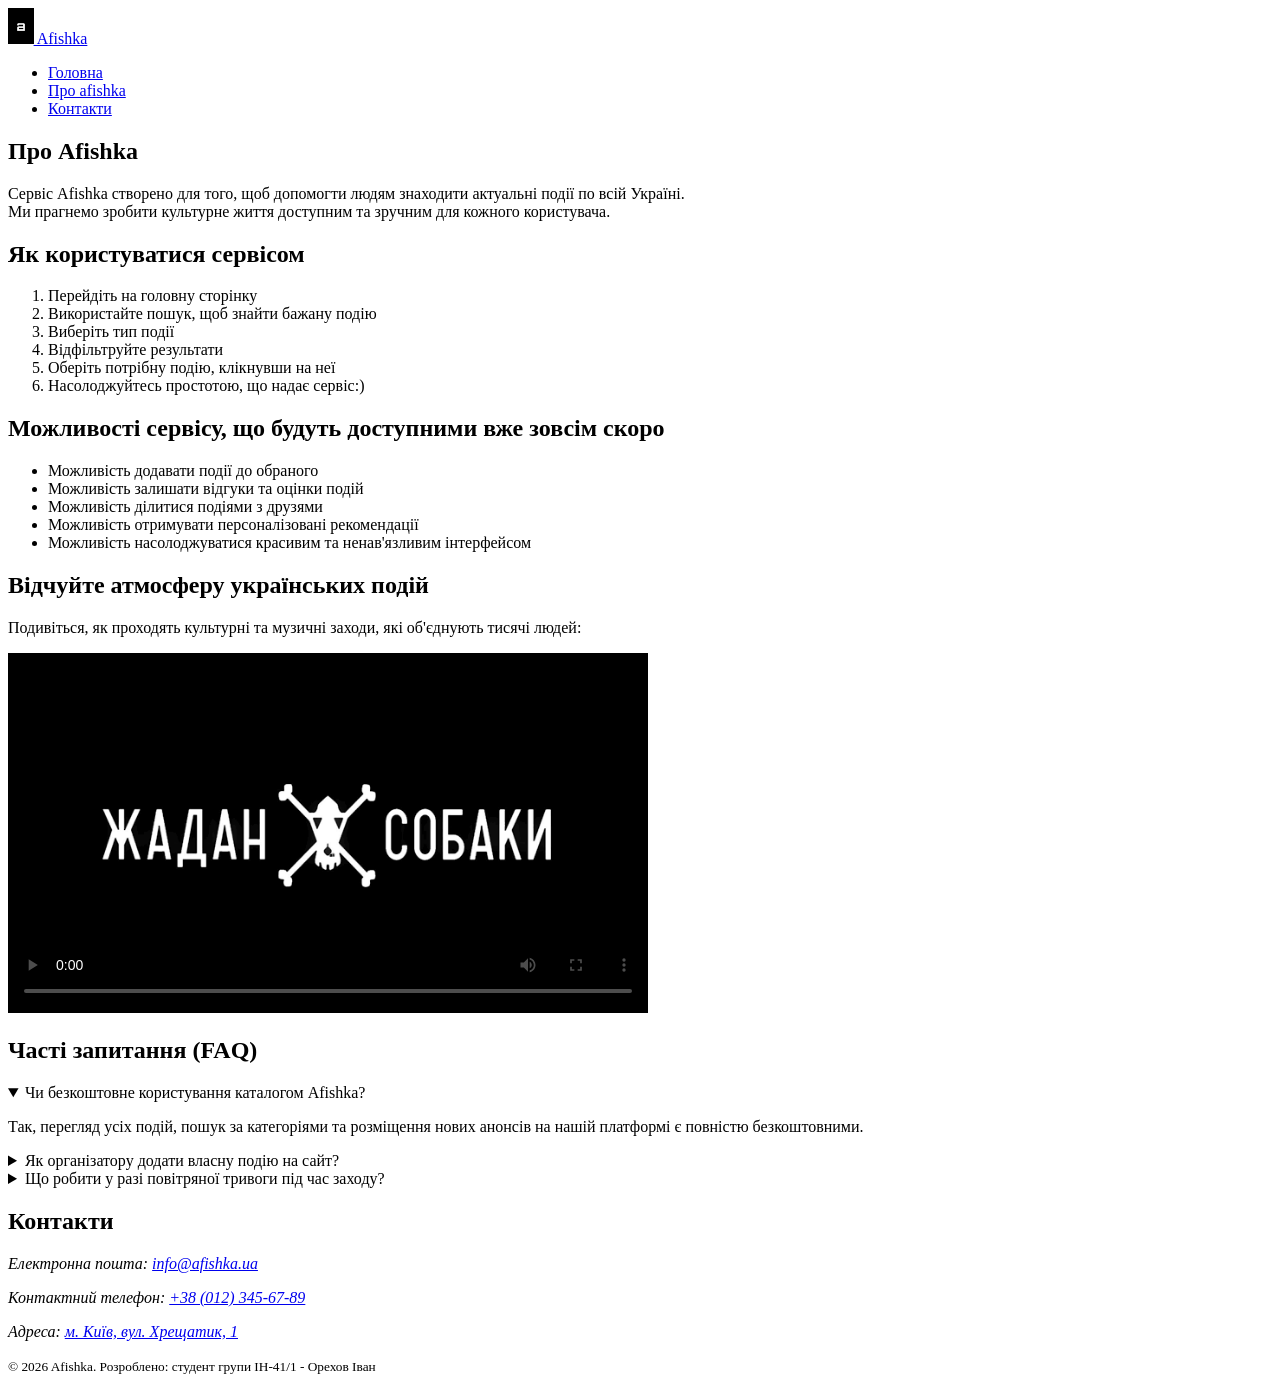
==== about.html @ 9e1f5c53 "Add a new page - about.html, update .gitignore for media/" ====
<!DOCTYPE html>
<html lang="uk">

<head>
    <meta charset="UTF-8">
    <meta name="viewport" content="width=device-width, initial-scale=1.0">
    <meta name="description"
        content="Детальна інформація про сервіс Afishka. Для чого створено, які можливості надає користувачам та як ним користуватися.">
    <link type="image/x-icon" sizes="32x32" rel="icon" href="favicon.ico">
    <title>Про проєкт – Afishka</title>
    <link rel="stylesheet" href="style.css"> <!-- Додав для майбутньої стилізації (Поки що не використовується) -->
    <script src="script.js" defer></script> <!-- Додав для майбутньої функціональності (Поки що не використовується) -->
</head>

<body>
    <header>
        <a href="index.html">
            <img fetchpriority="high" src="images/afishkalogo-L.png" srcset="images/afishkalogo-S.png 400w, 
             images/afishkalogo-M.png 800w, 
             images/afishkalogo-L.png 1200w" sizes="(max-width: 600px) 15vw, 
            (max-width: 900px) 3vw, 
            8vw" alt="Логотип afishka" title="Afishka">
            Afishka
        </a>
        <nav id="header-nav" aria-label="Основна навігація">
            <ul>
                <li class="nav-item"><a href="index.html" title="Перейти до головної сторінки">Головна</a></li>
                <li class="nav-item"><a href="about.html" aria-current="page"
                        title="Дізнатися більше інформації про нас">Про afishka</a></li>
                <li class="nav-item"><a href="#contacts" title="Перейти до контактів">Контакти</a></li>
            </ul>
        </nav>
    </header>
    <main>
        <section id="about">
        <h1>Про Afishka</h1>
        <p>Сервіс Afishka створено для того, щоб допомогти людям знаходити актуальні події по всій Україні.<br>Ми
            прагнемо зробити культурне життя доступним та зручним для кожного користувача.</p>
        <h2>Як користуватися сервісом</h2>
        <ol>
            <li>Перейдіть на головну сторінку</li>
            <li>Використайте пошук, щоб знайти бажану подію</li>
            <li>Виберіть тип події</li>
            <li>Відфільтруйте результати</li>
            <li>Оберіть потрібну подію, клікнувши на неї</li>
            <li>Насолоджуйтесь простотою, що надає сервіс:)</li>
        </ol>
        <h2>Можливості сервісу, що будуть доступними вже зовсім скоро</h2>
        <ul>
            <li>Можливість додавати події до обраного</li>
            <li>Можливість залишати відгуки та оцінки подій</li>
            <li>Можливість ділитися подіями з друзями</li>
            <li>Можливість отримувати персоналізовані рекомендації</li>
            <li>Можливість насолоджуватися красивим та ненав'язливим інтерфейсом</li>
        </ul>
        </section>
        <section id="about-video">
            <h2>Відчуйте атмосферу українських подій</h2>
            <p>Подивіться, як проходять культурні та музичні заходи, які об'єднують тисячі людей:</p>

            <video width="640" height="360" preload="metadata" controls poster="images/event1poster.png" title="Відео з концерту «Жадан і Собаки»">
                <source src="media/event1.mp4" type="video/mp4">
                <source src="media/event1.webm" type="video/webm">
                <track kind="captions" src="media/event1.vtt" srclang="uk" label="Українська" default>
                <p>Ваш браузер не відтворює відео. <a href="media/event1.mp4" download title="Завантажити відео">Завантажте відеофайл</a></p>
            </video>
    
        </section>
        <section id="faq">
            <h2>Часті запитання (FAQ)</h2>

            <details name="faq-group" open>
                <summary>Чи безкоштовне користування каталогом Afishka?</summary>
                <p>
                    Так, перегляд усіх подій, пошук за категоріями та розміщення нових анонсів на нашій платформі є
                    повністю безкоштовними.
                </p>
            </details>

            <details name="faq-group">
                <summary>Як організатору додати власну подію на сайт?</summary>
                <p>
                    На головній сторінці каталогу прогорніть униз до форми «Додати нову подію», заповніть усі
                    обов'язкові поля та натисніть кнопку «Зберегти».
                </p>
            </details>

            <details name="faq-group">
                <summary>Що робити у разі повітряної тривоги під час заходу?</summary>
                <p>
                    Усі офлайн-локації наших партнерів обладнані сертифікованими укриттями або розташовані поруч із
                    підземними станціями метро. У разі тривоги подія призупиняється, а глядачі проходять у безпечне
                    місце.
                </p>
            </details>
        </section>
    </main>
    <footer>
        <section id="contacts">
            <h2>Контакти</h2>
            <address>
                <p>Електронна пошта: <a href="mailto:info@afishka.ua" title="Електронна пошта">info@afishka.ua</a></p>
                <p>Контактний телефон: <a href="tel:+380123456789" title="Контактний телефон">+38 (012) 345-67-89</a>
                </p>
                <p>Адреса: <a href="https://maps.google.com/?q=Kyiv" title="Переглянути на карті" target="_blank">м.
                        Київ, вул. Хрещатик, 1</a></p>
            </address>
        </section>

        <small>&copy; 2026 Afishka. Розроблено: студент групи ІН-41/1 - Орехов Іван</small>
    </footer>
</body>

</html>
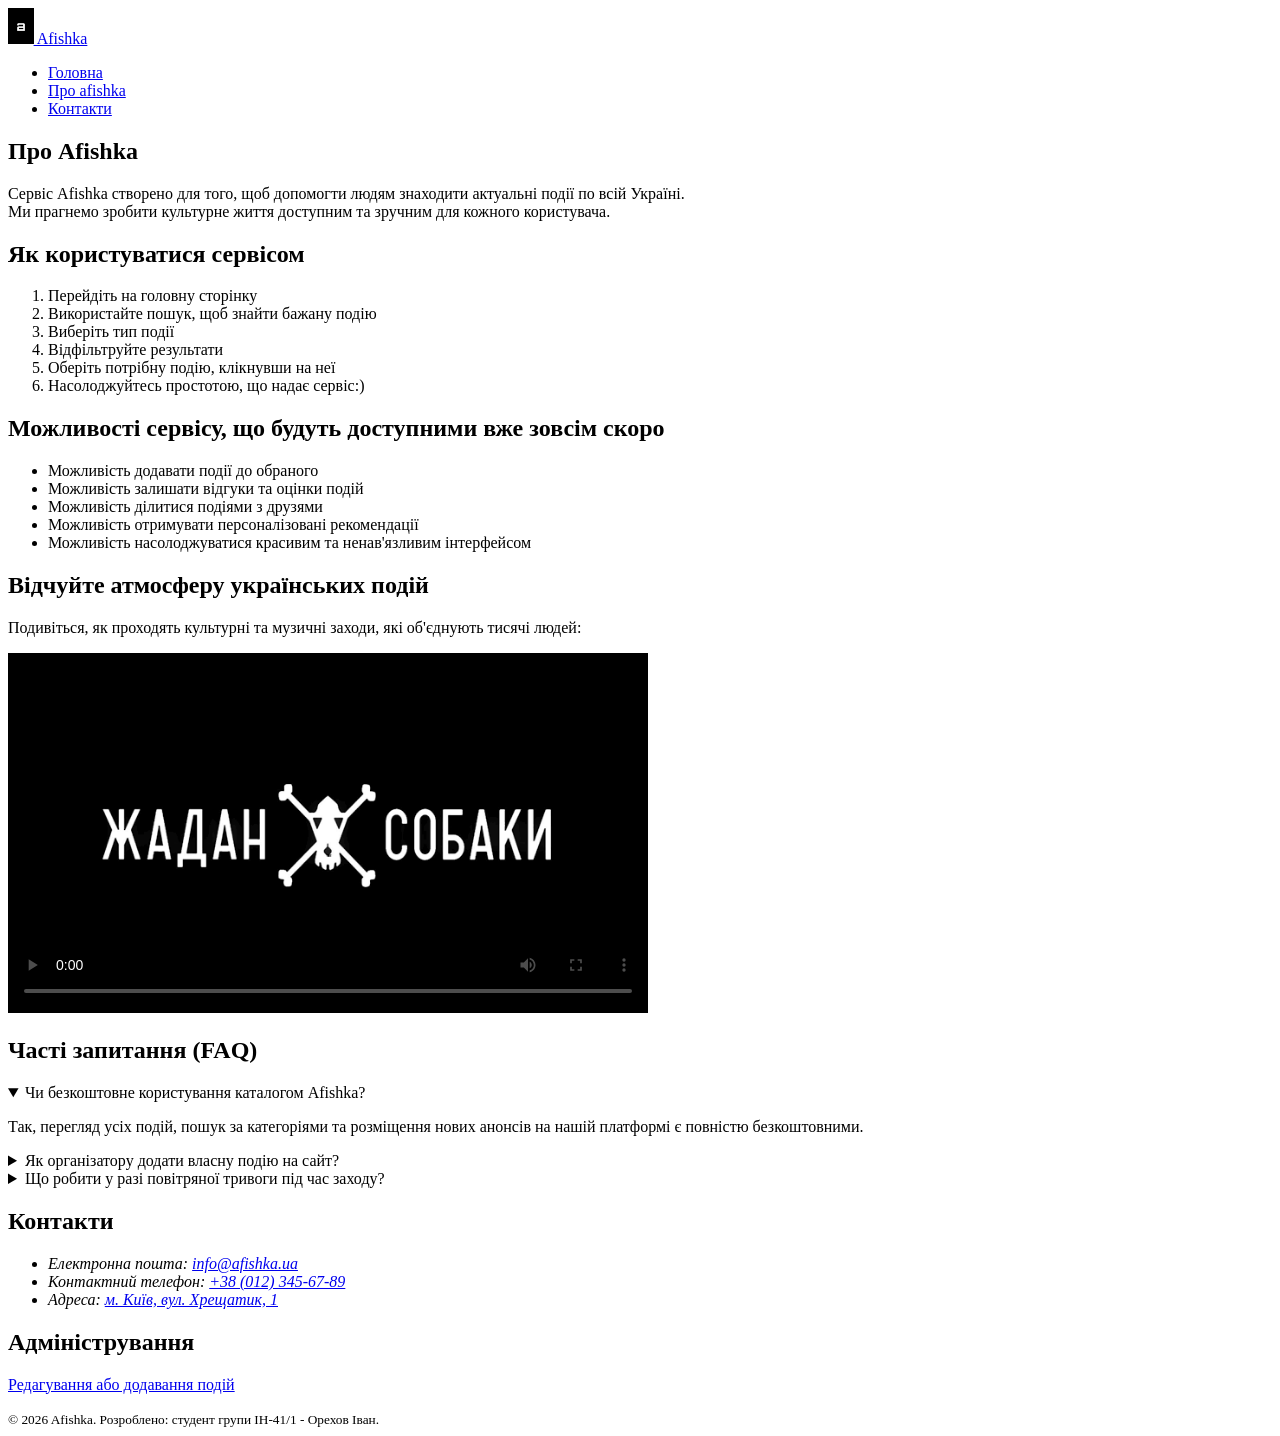
==== commit 462b3ee3: "feat: update the website's core markup" ====
--- a/about.html
+++ b/about.html
@@ -1,114 +1,193 @@
-<!DOCTYPE html>
+<!doctype html>
 <html lang="uk">
+  <head>
+    <meta charset="UTF-8" />
+    <meta name="viewport" content="width=device-width, initial-scale=1.0" />
+    <meta
+      name="description"
+      content="Детальна інформація про сервіс Afishka. Для чого створено, які можливості надає користувачам та як ним користуватися."
+    />
+    <link type="image/x-icon" sizes="32x32" rel="icon" href="favicon.ico" />
+    <title>Про проєкт – Afishka</title>
+    <link rel="stylesheet" href="style.css" />
+    <!-- Додав для майбутньої стилізації (Поки що не використовується) -->
+    <script src="script.js" defer></script>
+    <!-- Додав для майбутньої функціональності (Поки що не використовується) -->
+  </head>
 
-<head>
-    <meta charset="UTF-8">
-    <meta name="viewport" content="width=device-width, initial-scale=1.0">
-    <meta name="description"
-        content="Детальна інформація про сервіс Afishka. Для чого створено, які можливості надає користувачам та як ним користуватися.">
-    <link type="image/x-icon" sizes="32x32" rel="icon" href="favicon.ico">
-    <title>Про проєкт – Afishka</title>
-    <link rel="stylesheet" href="style.css"> <!-- Додав для майбутньої стилізації (Поки що не використовується) -->
-    <script src="script.js" defer></script> <!-- Додав для майбутньої функціональності (Поки що не використовується) -->
-</head>
-
-<body>
+  <body>
     <header>
-        <a href="index.html">
-            <img fetchpriority="high" src="images/afishkalogo-L.png" srcset="images/afishkalogo-S.png 400w, 
-             images/afishkalogo-M.png 800w, 
-             images/afishkalogo-L.png 1200w" sizes="(max-width: 600px) 15vw, 
+      <a href="index.html">
+        <img
+          fetchpriority="high"
+          src="images/afishkalogo-L.png"
+          srcset="
+            images/afishkalogo-S.png  400w,
+            images/afishkalogo-M.png  800w,
+            images/afishkalogo-L.png 1200w
+          "
+          sizes="(max-width: 600px) 15vw, 
             (max-width: 900px) 3vw, 
-            8vw" alt="Логотип afishka" title="Afishka">
-            Afishka
-        </a>
-        <nav id="header-nav" aria-label="Основна навігація">
-            <ul>
-                <li class="nav-item"><a href="index.html" title="Перейти до головної сторінки">Головна</a></li>
-                <li class="nav-item"><a href="about.html" aria-current="page"
-                        title="Дізнатися більше інформації про нас">Про afishka</a></li>
-                <li class="nav-item"><a href="#contacts" title="Перейти до контактів">Контакти</a></li>
-            </ul>
-        </nav>
+            8vw"
+          alt="Логотип afishka"
+          title="Afishka"
+        />
+        Afishka
+      </a>
+      <nav id="header-nav" aria-label="Основна навігація">
+        <ul>
+          <li class="nav-item">
+            <a href="index.html" title="Перейти до головної сторінки"
+              >Головна</a
+            >
+          </li>
+          <li class="nav-item">
+            <a
+              href="about.html"
+              aria-current="page"
+              title="Дізнатися більше інформації про нас"
+              >Про afishka</a
+            >
+          </li>
+          <li class="nav-item">
+            <a href="#contacts" title="Перейти до контактів">Контакти</a>
+          </li>
+        </ul>
+      </nav>
     </header>
     <main>
-        <section id="about">
+      <section id="about">
         <h1>Про Afishka</h1>
-        <p>Сервіс Afishka створено для того, щоб допомогти людям знаходити актуальні події по всій Україні.<br>Ми
-            прагнемо зробити культурне життя доступним та зручним для кожного користувача.</p>
+        <p>
+          Сервіс Afishka створено для того, щоб допомогти людям знаходити
+          актуальні події по всій Україні.<br />Ми прагнемо зробити культурне
+          життя доступним та зручним для кожного користувача.
+        </p>
         <h2>Як користуватися сервісом</h2>
         <ol>
-            <li>Перейдіть на головну сторінку</li>
-            <li>Використайте пошук, щоб знайти бажану подію</li>
-            <li>Виберіть тип події</li>
-            <li>Відфільтруйте результати</li>
-            <li>Оберіть потрібну подію, клікнувши на неї</li>
-            <li>Насолоджуйтесь простотою, що надає сервіс:)</li>
+          <li>Перейдіть на головну сторінку</li>
+          <li>Використайте пошук, щоб знайти бажану подію</li>
+          <li>Виберіть тип події</li>
+          <li>Відфільтруйте результати</li>
+          <li>Оберіть потрібну подію, клікнувши на неї</li>
+          <li>Насолоджуйтесь простотою, що надає сервіс:)</li>
         </ol>
         <h2>Можливості сервісу, що будуть доступними вже зовсім скоро</h2>
         <ul>
-            <li>Можливість додавати події до обраного</li>
-            <li>Можливість залишати відгуки та оцінки подій</li>
-            <li>Можливість ділитися подіями з друзями</li>
-            <li>Можливість отримувати персоналізовані рекомендації</li>
-            <li>Можливість насолоджуватися красивим та ненав'язливим інтерфейсом</li>
+          <li>Можливість додавати події до обраного</li>
+          <li>Можливість залишати відгуки та оцінки подій</li>
+          <li>Можливість ділитися подіями з друзями</li>
+          <li>Можливість отримувати персоналізовані рекомендації</li>
+          <li>
+            Можливість насолоджуватися красивим та ненав'язливим інтерфейсом
+          </li>
         </ul>
-        </section>
-        <section id="about-video">
-            <h2>Відчуйте атмосферу українських подій</h2>
-            <p>Подивіться, як проходять культурні та музичні заходи, які об'єднують тисячі людей:</p>
+      </section>
+      <section id="about-video">
+        <h2>Відчуйте атмосферу українських подій</h2>
+        <p>
+          Подивіться, як проходять культурні та музичні заходи, які об'єднують
+          тисячі людей:
+        </p>
 
-            <video width="640" height="360" preload="metadata" controls poster="images/event1poster.png" title="Відео з концерту «Жадан і Собаки»">
-                <source src="media/event1.mp4" type="video/mp4">
-                <source src="media/event1.webm" type="video/webm">
-                <track kind="captions" src="media/event1.vtt" srclang="uk" label="Українська" default>
-                <p>Ваш браузер не відтворює відео. <a href="media/event1.mp4" download title="Завантажити відео">Завантажте відеофайл</a></p>
-            </video>
-    
-        </section>
-        <section id="faq">
-            <h2>Часті запитання (FAQ)</h2>
+        <video
+          width="640"
+          height="360"
+          preload="metadata"
+          controls
+          poster="images/event1poster.png"
+          title="Відео з концерту «Жадан і Собаки»"
+        >
+          <source src="media/event1.mp4" type="video/mp4" />
+          <source src="media/event1.webm" type="video/webm" />
+          <track
+            kind="captions"
+            src="media/event1.vtt"
+            srclang="uk"
+            label="Українська"
+            default
+          />
+          <p>
+            Ваш браузер не відтворює відео.
+            <a href="media/event1.mp4" download title="Завантажити відео"
+              >Завантажте відеофайл</a
+            >
+          </p>
+        </video>
+      </section>
+      <section id="faq">
+        <h2>Часті запитання (FAQ)</h2>
 
-            <details name="faq-group" open>
-                <summary>Чи безкоштовне користування каталогом Afishka?</summary>
-                <p>
-                    Так, перегляд усіх подій, пошук за категоріями та розміщення нових анонсів на нашій платформі є
-                    повністю безкоштовними.
-                </p>
-            </details>
+        <details name="faq-group" open>
+          <summary>Чи безкоштовне користування каталогом Afishka?</summary>
+          <p>
+            Так, перегляд усіх подій, пошук за категоріями та розміщення нових
+            анонсів на нашій платформі є повністю безкоштовними.
+          </p>
+        </details>
 
-            <details name="faq-group">
-                <summary>Як організатору додати власну подію на сайт?</summary>
-                <p>
-                    На головній сторінці каталогу прогорніть униз до форми «Додати нову подію», заповніть усі
-                    обов'язкові поля та натисніть кнопку «Зберегти».
-                </p>
-            </details>
+        <details name="faq-group">
+          <summary>Як організатору додати власну подію на сайт?</summary>
+          <p>
+            Аби додати нову подію необхідно перейти до панелі адміністрування, посилання на яку розташоване у футері сайту. 
+            Після цього потрібно заповнити форму додавання події, вказавши усі необхідні дані.
+          </p>
+        </details>
 
-            <details name="faq-group">
-                <summary>Що робити у разі повітряної тривоги під час заходу?</summary>
-                <p>
-                    Усі офлайн-локації наших партнерів обладнані сертифікованими укриттями або розташовані поруч із
-                    підземними станціями метро. У разі тривоги подія призупиняється, а глядачі проходять у безпечне
-                    місце.
-                </p>
-            </details>
-        </section>
+        <details name="faq-group">
+          <summary>Що робити у разі повітряної тривоги під час заходу?</summary>
+          <p>
+            Усі офлайн-локації наших партнерів обладнані сертифікованими
+            укриттями або розташовані поруч із підземними станціями метро. У
+            разі тривоги подія призупиняється, а глядачі проходять у безпечне
+            місце.
+          </p>
+        </details>
+      </section>
     </main>
     <footer>
-        <section id="contacts">
-            <h2>Контакти</h2>
-            <address>
-                <p>Електронна пошта: <a href="mailto:info@afishka.ua" title="Електронна пошта">info@afishka.ua</a></p>
-                <p>Контактний телефон: <a href="tel:+380123456789" title="Контактний телефон">+38 (012) 345-67-89</a>
-                </p>
-                <p>Адреса: <a href="https://maps.google.com/?q=Kyiv" title="Переглянути на карті" target="_blank">м.
-                        Київ, вул. Хрещатик, 1</a></p>
-            </address>
-        </section>
+      <section id="contacts">
+        <h2>Контакти</h2>
+        <address>
+          <ul>
+            <li>
+              Електронна пошта:
+              <a href="mailto:info@afishka.ua" title="Електронна пошта"
+                >info@afishka.ua</a
+              >
+            </li>
 
-        <small>&copy; 2026 Afishka. Розроблено: студент групи ІН-41/1 - Орехов Іван</small>
+            <li>
+              Контактний телефон:
+              <a href="tel:+380123456789" title="Контактний телефон"
+                >+38 (012) 345-67-89</a
+              >
+            </li>
+
+            <li>
+              Адреса:
+              <a
+                href="https://maps.google.com/?q=Kyiv"
+                title="Переглянути на карті"
+                target="_blank"
+                >м. Київ, вул. Хрещатик, 1</a
+              >
+            </li>
+          </ul>
+        </address>
+      </section>
+      <section id="admin-section">
+        <h2>Адміністрування</h2>
+        <p>
+          <a href="admin.html" title="Перейти до адміністративної панелі"
+            >Редагування або додавання подій</a
+          >
+        </p>
+      </section>
+      <small
+        >&copy; 2026 Afishka. Розроблено: студент групи ІН-41/1 - Орехов
+        Іван.</small
+      >
     </footer>
-</body>
-
-</html>+  </body>
+</html>
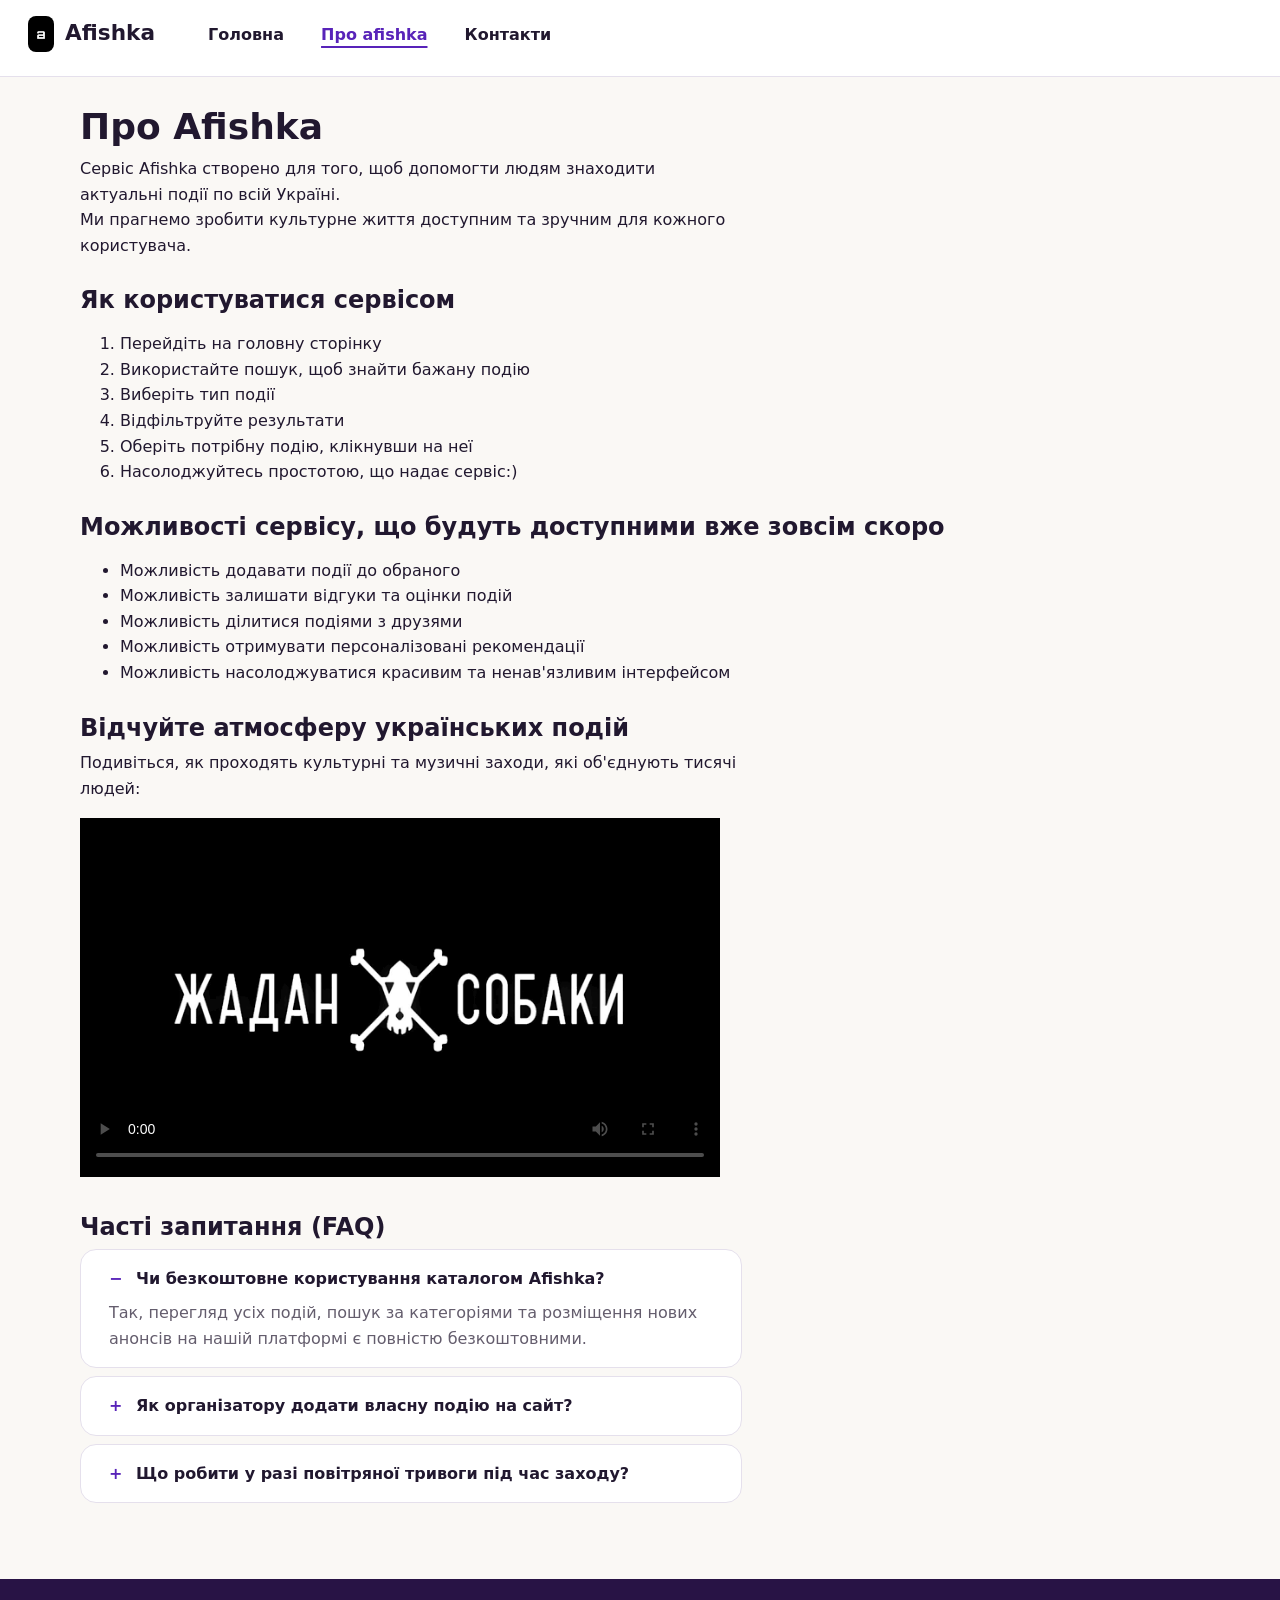
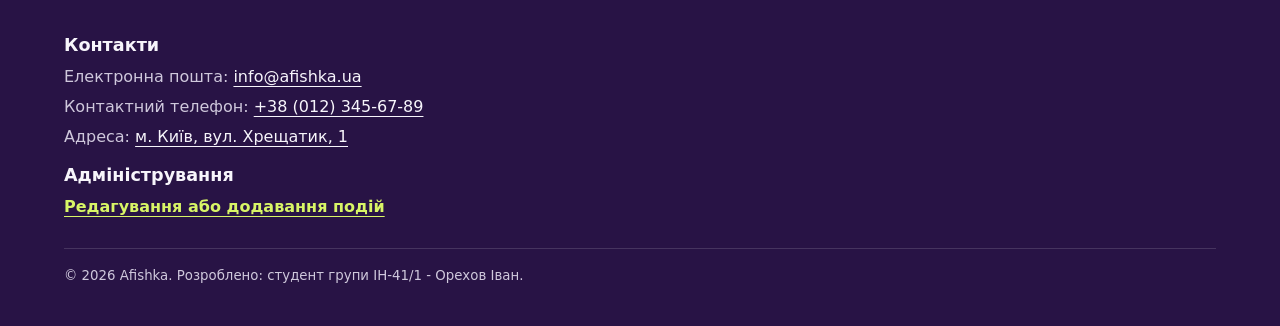
==== commit ad0c0fa6: "refactor: update HTML structure and classes for Flexbox layout" ====
--- a/about.html
+++ b/about.html
@@ -9,15 +9,14 @@
     />
     <link type="image/x-icon" sizes="32x32" rel="icon" href="favicon.ico" />
     <title>Про проєкт – Afishka</title>
-    <link rel="stylesheet" href="style.css" />
-    <!-- Додав для майбутньої стилізації (Поки що не використовується) -->
+    <link rel="stylesheet" href="css/main.css" />
     <script src="script.js" defer></script>
     <!-- Додав для майбутньої функціональності (Поки що не використовується) -->
   </head>
 
   <body>
-    <header>
-      <a href="index.html">
+    <header class="site-header">
+      <a class="site-header__logo" href="index.html">
         <img
           fetchpriority="high"
           src="images/afishkalogo-L.png"
@@ -34,63 +33,85 @@
         />
         Afishka
       </a>
-      <nav id="header-nav" aria-label="Основна навігація">
-        <ul>
-          <li class="nav-item">
+      <nav class="header-nav" aria-label="Основна навігація">
+        <ul class="nav-list">
+          <li class="nav-list__item">
             <a href="index.html" title="Перейти до головної сторінки"
               >Головна</a
             >
           </li>
-          <li class="nav-item">
+          <li class="nav-list__item">
             <a
               href="about.html"
               aria-current="page"
               title="Дізнатися більше інформації про нас"
-              >Про afishka</a
-            >
-          </li>
-          <li class="nav-item">
+            >
+              Про afishka
+            </a>
+          </li>
+          <li class="nav-list__item">
             <a href="#contacts" title="Перейти до контактів">Контакти</a>
           </li>
         </ul>
       </nav>
     </header>
-    <main>
-      <section id="about">
-        <h1>Про Afishka</h1>
-        <p>
+    <main id="main">
+      <section class="about-section">
+        <h1 class="about-section__title">Про Afishka</h1>
+        <p class="about-section__text">
           Сервіс Afishka створено для того, щоб допомогти людям знаходити
           актуальні події по всій Україні.<br />Ми прагнемо зробити культурне
           життя доступним та зручним для кожного користувача.
         </p>
-        <h2>Як користуватися сервісом</h2>
-        <ol>
-          <li>Перейдіть на головну сторінку</li>
-          <li>Використайте пошук, щоб знайти бажану подію</li>
-          <li>Виберіть тип події</li>
-          <li>Відфільтруйте результати</li>
-          <li>Оберіть потрібну подію, клікнувши на неї</li>
-          <li>Насолоджуйтесь простотою, що надає сервіс:)</li>
+        <h2 class="about-section__subtitle">Як користуватися сервісом</h2>
+        <ol class="about-section__list">
+          <li class="about-section__list-item">
+            Перейдіть на головну сторінку
+          </li>
+          <li class="about-section__list-item">
+            Використайте пошук, щоб знайти бажану подію
+          </li>
+          <li class="about-section__list-item">Виберіть тип події</li>
+          <li class="about-section__list-item">Відфільтруйте результати</li>
+          <li class="about-section__list-item">
+            Оберіть потрібну подію, клікнувши на неї
+          </li>
+          <li class="about-section__list-item">
+            Насолоджуйтесь простотою, що надає сервіс:)
+          </li>
         </ol>
-        <h2>Можливості сервісу, що будуть доступними вже зовсім скоро</h2>
-        <ul>
-          <li>Можливість додавати події до обраного</li>
-          <li>Можливість залишати відгуки та оцінки подій</li>
-          <li>Можливість ділитися подіями з друзями</li>
-          <li>Можливість отримувати персоналізовані рекомендації</li>
-          <li>
+        <h2 class="about-section__subtitle">
+          Можливості сервісу, що будуть доступними вже зовсім скоро
+        </h2>
+        <ul class="about-section__list">
+          <li class="about-section__list-item">
+            Можливість додавати події до обраного
+          </li>
+          <li class="about-section__list-item">
+            Можливість залишати відгуки та оцінки подій
+          </li>
+          <li class="about-section__list-item">
+            Можливість ділитися подіями з друзями
+          </li>
+          <li class="about-section__list-item">
+            Можливість отримувати персоналізовані рекомендації
+          </li>
+          <li class="about-section__list-item">
             Можливість насолоджуватися красивим та ненав'язливим інтерфейсом
           </li>
         </ul>
       </section>
-      <section id="about-video">
-        <h2>Відчуйте атмосферу українських подій</h2>
-        <p>
+      <section class="video-section">
+        <h2 class="video-section__title">
+          Відчуйте атмосферу українських подій
+        </h2>
+        <p class="video-section__text">
           Подивіться, як проходять культурні та музичні заходи, які об'єднують
           тисячі людей:
         </p>
 
         <video
+          class="video-section__video"
           width="640"
           height="360"
           preload="metadata"
@@ -107,7 +128,7 @@
             label="Українська"
             default
           />
-          <p>
+          <p class="video-section__fallback-text">
             Ваш браузер не відтворює відео.
             <a href="media/event1.mp4" download title="Завантажити відео"
               >Завантажте відеофайл</a
@@ -115,28 +136,35 @@
           </p>
         </video>
       </section>
-      <section id="faq">
-        <h2>Часті запитання (FAQ)</h2>
-
-        <details name="faq-group" open>
-          <summary>Чи безкоштовне користування каталогом Afishka?</summary>
-          <p>
+      <section class="faq-section">
+        <h2 class="faq-section__title">Часті запитання (FAQ)</h2>
+
+        <details class="faq-section__detail" name="faq-group" open>
+          <summary class="faq-section__summary">
+            Чи безкоштовне користування каталогом Afishka?
+          </summary>
+          <p class="faq-section__text">
             Так, перегляд усіх подій, пошук за категоріями та розміщення нових
             анонсів на нашій платформі є повністю безкоштовними.
           </p>
         </details>
 
-        <details name="faq-group">
-          <summary>Як організатору додати власну подію на сайт?</summary>
-          <p>
-            Аби додати нову подію необхідно перейти до панелі адміністрування, посилання на яку розташоване у футері сайту. 
-            Після цього потрібно заповнити форму додавання події, вказавши усі необхідні дані.
+        <details class="faq-section__detail" name="faq-group">
+          <summary class="faq-section__summary">
+            Як організатору додати власну подію на сайт?
+          </summary>
+          <p class="faq-section__text">
+            Аби додати нову подію необхідно перейти до панелі адміністрування,
+            посилання на яку розташоване у футері сайту. Після цього потрібно
+            заповнити форму додавання події, вказавши усі необхідні дані.
           </p>
         </details>
 
-        <details name="faq-group">
-          <summary>Що робити у разі повітряної тривоги під час заходу?</summary>
-          <p>
+        <details class="faq-section__detail" name="faq-group">
+          <summary class="faq-section__summary">
+            Що робити у разі повітряної тривоги під час заходу?
+          </summary>
+          <p class="faq-section__text">
             Усі офлайн-локації наших партнерів обладнані сертифікованими
             укриттями або розташовані поруч із підземними станціями метро. У
             разі тривоги подія призупиняється, а глядачі проходять у безпечне
@@ -145,46 +173,48 @@
         </details>
       </section>
     </main>
-    <footer>
-      <section id="contacts">
-        <h2>Контакти</h2>
-        <address>
-          <ul>
-            <li>
-              Електронна пошта:
-              <a href="mailto:info@afishka.ua" title="Електронна пошта"
-                >info@afishka.ua</a
-              >
-            </li>
-
-            <li>
-              Контактний телефон:
-              <a href="tel:+380123456789" title="Контактний телефон"
-                >+38 (012) 345-67-89</a
-              >
-            </li>
-
-            <li>
-              Адреса:
-              <a
-                href="https://maps.google.com/?q=Kyiv"
-                title="Переглянути на карті"
-                target="_blank"
-                >м. Київ, вул. Хрещатик, 1</a
-              >
-            </li>
-          </ul>
-        </address>
-      </section>
-      <section id="admin-section">
-        <h2>Адміністрування</h2>
-        <p>
-          <a href="admin.html" title="Перейти до адміністративної панелі"
-            >Редагування або додавання подій</a
-          >
-        </p>
-      </section>
-      <small
+    <footer class="site-footer">
+      <div class="site-footer__content">
+        <section id="contacts">
+          <h2>Контакти</h2>
+          <address>
+            <ul class="contact-list">
+              <li class="contact-list__item">
+                Електронна пошта:
+                <a href="mailto:info@afishka.ua" title="Електронна пошта"
+                  >info@afishka.ua</a
+                >
+              </li>
+
+              <li class="contact-list__item">
+                Контактний телефон:
+                <a href="tel:+380123456789" title="Контактний телефон"
+                  >+38 (012) 345-67-89</a
+                >
+              </li>
+
+              <li class="contact-list__item">
+                Адреса:
+                <a
+                  href="https://maps.google.com/?q=Kyiv"
+                  title="Переглянути на карті"
+                  target="_blank"
+                  >м. Київ, вул. Хрещатик, 1</a
+                >
+              </li>
+            </ul>
+          </address>
+        </section>
+        <section class="admin-section">
+          <h2>Адміністрування</h2>
+          <p>
+            <a href="admin.html" title="Перейти до адміністративної панелі"
+              >Редагування або додавання подій</a
+            >
+          </p>
+        </section>
+      </div>
+      <small class="site-footer__copy"
         >&copy; 2026 Afishka. Розроблено: студент групи ІН-41/1 - Орехов
         Іван.</small
       >
--- a/css/main.css
+++ b/css/main.css
@@ -0,0 +1,845 @@
+@layer reset, base, components, utilities; /* Оголошення порядку каскадних шарів */
+
+/* Шар reset — скидання базових стилів браузера */
+@layer reset {
+  *,
+  *::before,
+  *::after {
+    box-sizing: border-box;
+  }
+
+  body {
+    margin: 0;
+  }
+
+  img,
+  video,
+  picture {
+    max-inline-size: 100%;
+    block-size: auto;
+  }
+
+  input,
+  button,
+  select,
+  textarea {
+    font: inherit;
+  }
+}
+
+/* Шар base — дизайн-токени з Figma, темна тема та базова типографіка */
+@layer base {
+  :root {
+    color-scheme: light dark;
+
+    /* Кольорові токени (світла тема за макетом Figma) */
+    --color-bg: #faf8f5;
+    --color-surface: #ffffff;
+    --color-surface-alt: #f3effa;
+    --color-surface-soldout: #f1eff4;
+    --color-dark: #281345;
+    --color-on-dark: #f7f5fb;
+    --color-on-dark-muted: #cfc8dc;
+
+    --color-text: #21182f;
+    --color-muted: #645d6d;
+    --color-primary: #5823b9;
+    --color-primary-hover: #41178f;
+    --color-on-primary: #ffffff;
+    --color-accent: #d8f566;
+    --color-on-accent: #21182f;
+
+    --color-border: #8b8399;
+    --color-border-subtle: #e5e0ec;
+    --color-focus: #5823b9;
+    --color-error: #b91c1c;
+
+    --color-success-bg: #e7f6d5;
+    --color-success-text: #2b541b;
+    --color-soldout-bg: #e2dfe8;
+    --color-soldout-text: #4c4557;
+
+    /* Токени шрифтів */
+    --font-body: system-ui, -apple-system, 'Segoe UI', Roboto, sans-serif;
+    --font-heading: 'Segoe UI', system-ui, -apple-system, Roboto, sans-serif;
+
+    /* Шкала відступів */
+    --space-xs: 0.25rem;
+    --space-s: 0.5rem;
+    --space-m: 1rem;
+    --space-l: 1.75rem;
+    --space-xl: 2.5rem;
+
+    /* Радіуси та тіні */
+    --radius-sm: 8px;
+    --radius-card: 16px;
+    --radius-pill: 999px;
+    --shadow-card: 0 4px 16px rgba(33, 24, 47, 0.06);
+  }
+
+  /* Темна тема (перевизначення лише дизайн-токенів) */
+  @media (prefers-color-scheme: dark) {
+    :root {
+      --color-bg: #130e1c;
+      --color-surface: #1d152b;
+      --color-surface-alt: #281d3b;
+      --color-surface-soldout: #181322;
+      --color-dark: #0d0814;
+      --color-on-dark: #f7f5fb;
+      --color-on-dark-muted: #c2b8d4;
+
+      --color-text: #f4f1f9;
+      --color-muted: #b8afc7;
+      --color-primary: #a77dff;
+      --color-primary-hover: #c1a3ff;
+      --color-on-primary: #130e1c;
+      --color-accent: #d8f566;
+      --color-on-accent: #130e1c;
+
+      --color-border: #8e83a3;
+      --color-border-subtle: #35294a;
+      --color-focus: #d8f566;
+      --color-error: #f87171;
+
+      --color-success-bg: #1b3818;
+      --color-success-text: #a7f38e;
+      --color-soldout-bg: #2c2538;
+      --color-soldout-text: #c2b8d4;
+
+      --shadow-card: 0 6px 20px rgba(0, 0, 0, 0.4);
+    }
+  }
+
+  /* Загальні стилі документа */
+  body {
+    background-color: var(--color-bg);
+    color: var(--color-text);
+    font-family: var(--font-body);
+    font-size: 1rem;
+    line-height: 1.6;
+  }
+
+  main {
+    max-inline-size: 72rem;
+    margin-inline: auto;
+    padding-block: var(--space-l);
+    padding-inline: var(--space-m);
+  }
+
+  :where(h1, h2, h3) {
+    font-family: var(--font-heading);
+    line-height: 1.2;
+    margin-block-start: var(--space-l);
+    margin-block-end: var(--space-s);
+  }
+
+  h1 {
+    font-size: 2.25rem;
+    font-weight: 800;
+    margin-block-start: 0;
+  }
+
+  h2 {
+    font-size: 1.5rem;
+    font-weight: 700;
+  }
+
+  h3 {
+    font-size: 1.2rem;
+    font-weight: 700;
+  }
+
+  p {
+    margin-block-start: 0;
+    margin-block-end: var(--space-m);
+  }
+
+  a {
+    color: var(--color-primary);
+    text-underline-offset: 0.25em;
+  }
+
+  a:hover {
+    color: var(--color-primary-hover);
+  }
+
+  mark {
+    background-color: var(--color-accent);
+    color: var(--color-on-accent);
+    padding-inline: var(--space-xs);
+    border-radius: 4px;
+  }
+
+  ::selection {
+    background-color: var(--color-primary);
+    color: var(--color-on-primary);
+  }
+
+  /* Видимий індикатор фокусу 3px (як у UI-кіті) */
+  :focus-visible {
+    outline: 3px solid var(--color-focus);
+    outline-offset: 2px;
+  }
+}
+
+/* Шар components — компоненти інтерфейсу (BEM) */
+@layer components {
+  /* Шапка та головна навігація */
+  .site-header {
+    background-color: var(--color-surface);
+    border-block-end: 1px solid var(--color-border-subtle);
+    padding-block: var(--space-m);
+    padding-inline: var(--space-l);
+  }
+
+  .site-header > a {
+    display: inline-block;
+    font-size: 1.35rem;
+    font-weight: 800;
+    text-decoration: none;
+    color: var(--color-text);
+    margin-inline-end: var(--space-xl);
+    margin-block-end: var(--space-s);
+  }
+
+  .site-header > a img {
+    max-inline-size: 2.25rem;
+    vertical-align: middle;
+    margin-inline-end: var(--space-xs);
+    border-radius: var(--radius-sm);
+  }
+
+  .header-nav {
+    display: inline-block;
+  }
+
+  .nav-list,
+  .header-nav ul {
+    list-style: none;
+    margin: 0;
+    padding: 0;
+  }
+
+  .nav-list__item,
+  .nav-item {
+    display: inline-block;
+    margin-inline-end: var(--space-m);
+  }
+
+  .header-nav a {
+    display: inline-block;
+    padding-block: var(--space-xs);
+    padding-inline: var(--space-s);
+    color: var(--color-text);
+    text-decoration: none;
+    font-weight: 600;
+  }
+
+  .header-nav a:hover {
+    color: var(--color-primary);
+  }
+
+  /* Активна сторінка: фіолетовий текст і підкреслення (як у макеті) */
+  .header-nav a[aria-current='page'] {
+    color: var(--color-primary);
+    font-weight: 700;
+    text-decoration: underline;
+    text-decoration-thickness: 2px;
+    text-underline-offset: 0.35em;
+  }
+
+  /* Темний підвал сайту (#281345) */
+  .site-footer {
+    background-color: var(--color-dark);
+    color: var(--color-on-dark-muted);
+    margin-block-start: var(--space-xl);
+    padding-block: var(--space-xl);
+    padding-inline: var(--space-m);
+  }
+
+  .site-footer > * {
+    max-inline-size: 72rem;
+    margin-inline: auto;
+  }
+
+  .site-footer h2 {
+    font-size: 1.1rem;
+    color: var(--color-on-dark);
+    margin-block-start: var(--space-m);
+    margin-block-end: var(--space-s);
+  }
+
+  .site-footer address {
+    font-style: normal;
+  }
+
+  .site-footer a {
+    color: var(--color-on-dark);
+  }
+
+  .site-footer .admin-section a {
+    color: var(--color-accent);
+    font-weight: 600;
+  }
+
+  .site-footer a[aria-current='page'] {
+    text-decoration-thickness: 2px;
+  }
+
+  .contact-list {
+    list-style: none;
+    padding: 0;
+    margin-block: var(--space-s);
+  }
+
+  .contact-list__item {
+    margin-block-end: var(--space-xs);
+  }
+
+  .site-footer small {
+    display: block;
+    margin-block-start: var(--space-l);
+    padding-block-start: var(--space-m);
+    border-block-start: 1px solid rgba(255, 255, 255, 0.14);
+    color: var(--color-on-dark-muted);
+  }
+
+  /* Хлібні крихти та навігація по деталях */
+  .breadcrumbs {
+    margin-block-end: var(--space-m);
+  }
+
+  .breadcrumbs__list {
+    list-style: none;
+    padding: 0;
+    margin: 0;
+  }
+
+  .breadcrumbs__item {
+    display: inline;
+    font-size: 0.9rem;
+    color: var(--color-muted);
+  }
+
+  .breadcrumbs__item + .breadcrumbs__item::before {
+    content: '/';
+    margin-inline: var(--space-s);
+    color: var(--color-border);
+  }
+
+  .breadcrumbs__item[aria-current='page'] {
+    color: var(--color-text);
+    font-weight: 600;
+  }
+
+  .event-nav__list {
+    list-style: none;
+    padding: 0;
+    margin-block: var(--space-s) var(--space-l);
+  }
+
+  .event-nav__item {
+    display: inline-block;
+    margin-inline-end: var(--space-s);
+    margin-block-end: var(--space-xs);
+  }
+
+  .event-nav__item a {
+    display: inline-block;
+    padding-block: var(--space-s);
+    padding-inline: var(--space-m);
+    background-color: var(--color-surface);
+    color: var(--color-text);
+    border: 1px solid var(--color-border-subtle);
+    border-radius: var(--radius-sm);
+    text-decoration: none;
+    font-weight: 600;
+  }
+
+  .event-nav__item a:hover {
+    background-color: var(--color-primary);
+    border-color: var(--color-primary);
+    color: var(--color-on-primary);
+  }
+
+  /* Пошук та фільтри категорій */
+  .header-search {
+    background-color: var(--color-surface);
+    border: 1px solid var(--color-border-subtle);
+    border-radius: var(--radius-card);
+    padding: var(--space-m);
+    margin-block-end: var(--space-m);
+  }
+
+  .category-list {
+    list-style: none;
+    padding: 0;
+    margin-block: var(--space-s) var(--space-m);
+  }
+
+  .category-list li {
+    display: inline-block;
+    margin-inline-end: var(--space-s);
+    margin-block-end: var(--space-s);
+  }
+
+  .category-list__item {
+    background-color: var(--color-surface);
+    color: var(--color-text);
+    border: 1px solid var(--color-border-subtle);
+    border-radius: var(--radius-sm);
+    padding-block: 0.5rem;
+    padding-inline: 1rem;
+    cursor: pointer;
+    font-weight: 600;
+  }
+
+  .category-list__item:hover {
+    background-color: var(--color-primary);
+    border-color: var(--color-primary);
+    color: var(--color-on-primary);
+  }
+
+  /* Картка події (лаймова дата + приглушення sold-out) */
+  .event-card {
+    background-color: var(--color-surface);
+    border: 1px solid var(--color-border-subtle);
+    border-radius: var(--radius-card);
+    box-shadow: var(--shadow-card);
+    padding: var(--space-l);
+    margin-block-end: var(--space-l);
+    max-inline-size: 38rem;
+    transition:
+      transform 0.2s ease,
+      box-shadow 0.2s ease;
+  }
+
+  /* Плавне збільшення ТІЛЬКИ для доступних карток */
+  .event-card:not(:has([data-status='sold-out'])):hover {
+    transform: scale(1.02);
+    box-shadow: 0 12px 28px rgba(33, 24, 47, 0.14);
+  }
+
+  /* Неактивна картка "Квитки розпродано" */
+  .event-card:has([data-status='sold-out']) {
+    background-color: var(--color-surface-soldout);
+    border-style: dashed;
+    border-color: var(--color-border);
+    box-shadow: none;
+    cursor: not-allowed;
+  }
+
+  /* Вимикаємо наведення та клік на посиланні всередині недоступної картки */
+  .event-card:has([data-status='sold-out']) .event-card__title a {
+    pointer-events: none;
+    color: var(--color-muted);
+  }
+
+  .event-card__image {
+    display: block;
+    inline-size: 100%;
+    max-block-size: 16rem;
+    object-fit: cover;
+    border-radius: var(--radius-sm);
+    margin-block-end: var(--space-m);
+  }
+
+  .event-card__title {
+    margin-block-start: 0;
+    margin-block-end: var(--space-s);
+    font-size: 1.3rem;
+  }
+
+  .event-card__title a {
+    text-decoration: none;
+    color: var(--color-text);
+  }
+
+  .event-card__title a:hover {
+    color: var(--color-primary);
+    text-decoration: underline;
+  }
+
+  .event-card__category {
+    display: inline-block;
+    background-color: var(--color-surface-alt);
+    color: var(--color-primary);
+    font-size: 0.85rem;
+    font-weight: 600;
+    padding-block: var(--space-xs);
+    padding-inline: 0.75rem;
+    border-radius: var(--radius-sm);
+    margin-block-end: var(--space-s);
+    margin-inline-end: var(--space-s);
+  }
+
+  /* Виділена дата лаймовим акцентом #D8F566 */
+  .event-card__date {
+    display: inline-block;
+    background-color: var(--color-accent);
+    color: var(--color-on-accent);
+    font-size: 0.9rem;
+    font-weight: 700;
+    padding-block: var(--space-xs);
+    padding-inline: 0.75rem;
+    border-radius: var(--radius-sm);
+    margin-block-end: var(--space-s);
+  }
+
+  .event-card__description {
+    max-inline-size: 65ch;
+    color: var(--color-muted);
+  }
+
+  .event-card__venue {
+    color: var(--color-text);
+    font-weight: 500;
+    margin-block-end: var(--space-xs);
+  }
+
+  .event-card__price {
+    font-size: 1.2rem;
+    font-weight: 800;
+    color: var(--color-text);
+    margin-block-end: var(--space-s);
+  }
+
+  .event-card__status {
+    display: inline-block;
+    font-size: 0.85rem;
+    font-weight: 700;
+    padding-block: var(--space-xs);
+    padding-inline: 0.75rem;
+    border-radius: var(--radius-sm);
+    margin-block-end: 0;
+  }
+
+  .event-card__status[data-status='available'] {
+    background-color: var(--color-success-bg);
+    color: var(--color-success-text);
+  }
+
+  .event-card__status[data-status='available']::before {
+    content: '✓ ';
+  }
+
+  .event-card__status[data-status='sold-out'] {
+    background-color: var(--color-soldout-bg);
+    color: var(--color-soldout-text);
+  }
+
+  .event-card__status[data-status='sold-out']::before {
+    content: '× ';
+  }
+
+  /* Приглушення картки sold-out за правилом UI-кіта: тло + фото, текст залишається контрастним */
+  .event-card:has([data-status='sold-out']) {
+    background-color: var(--color-surface-soldout);
+    border-style: dashed;
+    border-color: var(--color-border);
+    box-shadow: none;
+  }
+
+  .event-card:has([data-status='sold-out']) .event-card__image {
+    filter: grayscale(100%) opacity(0.65);
+  }
+
+  .event-card:has([data-status='sold-out']) .event-card__date {
+    background-color: var(--color-soldout-bg);
+    color: var(--color-soldout-text);
+  }
+
+  /* Обмеження довжини рядка та інфоблоки */
+  .about-section__text,
+  .about-section__list,
+  .video-section__text,
+  .event-description__text,
+  .event-reviews__text,
+  .interesting-facts__text {
+    max-inline-size: 65ch;
+  }
+
+  .event-description__figure {
+    margin-inline: 0;
+    margin-block: var(--space-m);
+    max-inline-size: 48rem;
+  }
+
+  .event-description__figure img {
+    border-radius: var(--radius-card);
+  }
+
+  .event-description__caption {
+    margin-block-start: var(--space-xs);
+    font-size: 0.88rem;
+    color: var(--color-muted);
+  }
+
+  .interesting-facts {
+    background-color: var(--color-surface-alt);
+    border-radius: var(--radius-card);
+    padding: var(--space-l);
+    margin-block-start: var(--space-xl);
+  }
+
+  .interesting-facts__title {
+    margin-block-start: 0;
+  }
+
+  /* Список визначень <dl> (деталі події) */
+  .event-specs {
+    background-color: var(--color-surface);
+    border: 1px solid var(--color-border-subtle);
+    border-radius: var(--radius-card);
+    padding: var(--space-l);
+    max-inline-size: 36rem;
+  }
+
+  .event-specs__item {
+    padding-block: var(--space-s);
+    border-block-end: 1px solid var(--color-border-subtle);
+  }
+
+  .event-specs__item:last-child {
+    border-block-end: none;
+  }
+
+  .event-specs__label {
+    font-size: 0.85rem;
+    color: var(--color-muted);
+  }
+
+  .event-specs__value {
+    margin-inline-start: 0;
+    margin-block-start: var(--space-xs);
+    font-size: 1.05rem;
+    font-weight: 700;
+    color: var(--color-text);
+  }
+
+  /* Таблиці даних (темна шапка #281345 + зебра) */
+  .event-table {
+    inline-size: 100%;
+    border-collapse: collapse;
+    background-color: var(--color-surface);
+    border: 1px solid var(--color-border-subtle);
+    border-radius: var(--radius-card);
+    overflow: hidden;
+    margin-block: var(--space-m);
+  }
+
+  .event-table__caption {
+    text-align: start;
+    font-weight: 700;
+    color: var(--color-muted);
+    margin-block-end: var(--space-s);
+  }
+
+  .event-table__header,
+  .event-table__data {
+    padding-block: 0.85rem;
+    padding-inline: var(--space-m);
+    border-block-end: 1px solid var(--color-border-subtle);
+    text-align: start;
+  }
+
+  .event-table__header {
+    background-color: var(--color-dark);
+    color: var(--color-on-dark);
+    font-weight: 700;
+  }
+
+  .event-table__body .event-table__row:nth-child(even) {
+    background-color: var(--color-surface-alt);
+  }
+
+  .event-table__header--numeric,
+  .event-table__data--numeric {
+    text-align: end;
+    font-variant-numeric: tabular-nums;
+  }
+
+  /* Блок частих запитань <details> / <summary> */
+  .faq-section__detail {
+    background-color: var(--color-surface);
+    border: 1px solid var(--color-border-subtle);
+    border-radius: var(--radius-card);
+    padding: var(--space-m) var(--space-l);
+    margin-block-end: var(--space-s);
+    max-inline-size: 65ch;
+  }
+
+  .faq-section__summary {
+    font-weight: 700;
+    cursor: pointer;
+    list-style: none;
+  }
+
+  .faq-section__summary::before {
+    content: '+ ';
+    color: var(--color-primary);
+    font-weight: 800;
+    margin-inline-end: var(--space-s);
+  }
+
+  .faq-section__detail[open] .faq-section__summary::before {
+    content: '− ';
+  }
+
+  .faq-section__text {
+    margin-block-start: var(--space-s);
+    margin-block-end: 0;
+    color: var(--color-muted);
+  }
+
+  /* Форми */
+  .form {
+    max-inline-size: 40rem;
+  }
+
+  .form__fieldset,
+  .form__group {
+    background-color: var(--color-surface);
+    border: 1px solid var(--color-border-subtle);
+    border-radius: var(--radius-card);
+    padding: var(--space-l);
+    margin-inline: 0;
+    margin-block-end: var(--space-l);
+  }
+
+  .form__legend {
+    font-weight: 800;
+    font-size: 1.1rem;
+    padding-inline: var(--space-s);
+    color: var(--color-text);
+  }
+
+  .form__label {
+    display: block;
+    font-weight: 600;
+    font-size: 0.95rem;
+    margin-block-start: var(--space-m);
+    margin-block-end: var(--space-xs);
+  }
+
+  .form__label:first-of-type {
+    margin-block-start: 0;
+  }
+
+  .form__input,
+  .form__select,
+  .form__textarea {
+    display: block;
+    inline-size: 100%;
+    padding-block: 0.65rem;
+    padding-inline: 0.85rem;
+    background-color: var(--color-surface);
+    color: var(--color-text);
+    border: 1.5px solid var(--color-border);
+    border-radius: var(--radius-sm);
+  }
+
+  .form__input::placeholder,
+  .form__textarea::placeholder {
+    color: var(--color-muted);
+  }
+
+  /* Стан некоректного значення: червона рамка + потовщення + значок у підказці */
+  .form__input:user-invalid,
+  .form__select:user-invalid,
+  .form__textarea:user-invalid {
+    border-color: var(--color-error);
+    border-width: 2px;
+    border-inline-start-width: 5px;
+  }
+
+  .form__input:user-invalid + .form__hint::before,
+  .form__textarea:user-invalid + .form__hint::before {
+    content: '! ';
+    color: var(--color-error);
+    font-weight: 800;
+  }
+
+  .form__hint {
+    font-size: 0.85rem;
+    color: var(--color-muted);
+    margin-block-start: var(--space-xs);
+    margin-block-end: var(--space-s);
+  }
+
+  .form__checkbox,
+  .form__radio {
+    accent-color: var(--color-primary);
+    margin-inline-end: var(--space-xs);
+    inline-size: 1.15em;
+    block-size: 1.15em;
+    vertical-align: middle;
+  }
+
+  .form__label:has(.form__radio) {
+    display: inline-block;
+    margin-inline-end: var(--space-m);
+    margin-block-start: var(--space-xs);
+    font-weight: 500;
+    cursor: pointer;
+  }
+
+  .form__label:has(.form__checkbox) {
+    font-weight: 500;
+    cursor: pointer;
+  }
+
+  /* Кнопки (мінімальна висота 48px за UI-кітом) */
+  .button {
+    display: inline-block;
+    min-block-size: 48px;
+    padding-block: 0.65rem;
+    padding-inline: 1.5rem;
+    border-radius: var(--radius-sm);
+    border: 2px solid transparent;
+    font-weight: 700;
+    cursor: pointer;
+    margin-inline-end: var(--space-s);
+    margin-block-start: var(--space-s);
+  }
+
+  .button--primary {
+    background-color: var(--color-primary);
+    color: var(--color-on-primary);
+  }
+
+  .button--primary:hover {
+    background-color: var(--color-primary-hover);
+  }
+
+  .button--secondary {
+    background-color: var(--color-surface);
+    border-color: var(--color-primary);
+    color: var(--color-primary);
+  }
+
+  .button--secondary:hover {
+    background-color: var(--color-surface-alt);
+  }
+
+  .back-link {
+    display: inline-block;
+    margin-block-start: var(--space-m);
+    font-weight: 600;
+  }
+}
+
+/* Шар utilities — допоміжні класи */
+@layer utilities {
+  .visually-hidden {
+    position: absolute;
+    inline-size: 1px;
+    block-size: 1px;
+    padding: 0;
+    margin: -1px;
+    overflow: hidden;
+    clip-path: inset(50%);
+    white-space: nowrap;
+    border: 0;
+  }
+}
